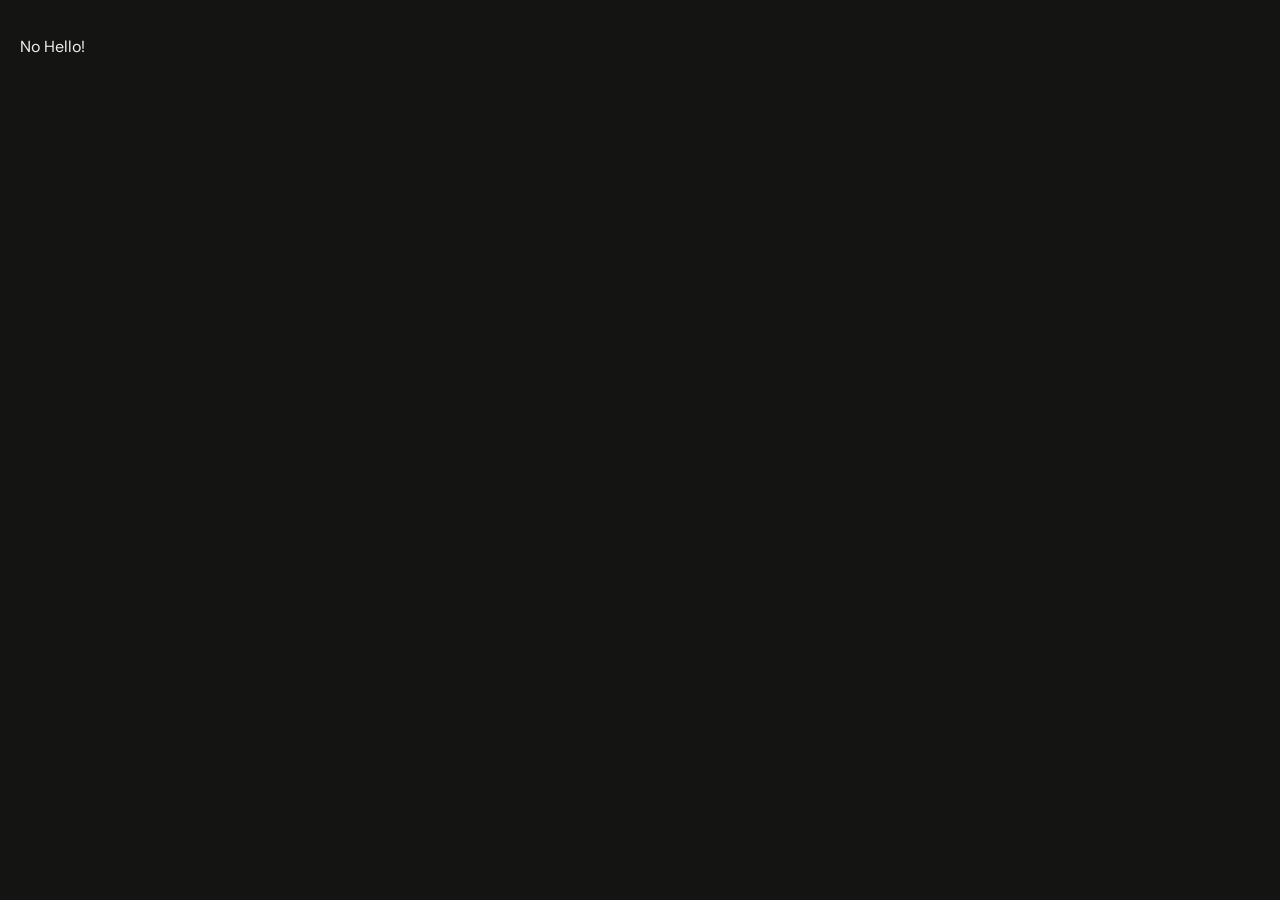
==== index.html @ 503a5884 "Add dark class to body element" ====
<!DOCTYPE html>
<html lang="de">
<head>
    <meta charset="UTF-8">
    <meta name="viewport" content="width=device-width, initial-scale=1.0">
    <title>No Hello</title>
    <link rel="stylesheet" href="./app.css">
</head>
<body class="dark">
    <main>
        <p>No Hello!</p>
    </main>
</body>
</html>
---- app.css ----
@import url('https://fonts.googleapis.com/css2?family=DM+Sans:ital,opsz,wght@0,9..40,100..1000;1,9..40,100..1000&family=Merriweather:ital,opsz,wght@0,18..144,300..900;1,18..144,300..900&display=swap');
.dm-sans-<uniquifier> {
  font-family: "DM Sans", sans-serif;
  font-optical-sizing: auto;
  font-weight: <weight>;
  font-style: normal;
}
.merriweather-<uniquifier> {
  font-family: "Merriweather", serif;
  font-optical-sizing: auto;
  font-weight: <weight>;
  font-style: normal;
  font-variation-settings:
    "wdth" 100;
}

:root {
  --radius-sm: 8px;
  --radius-lg: 12px;
  --accent: #d97757;
  --accent-darker: #c6613f;
  --slate-dark: #141413;
  --slate-medium: #3d3d3a;
  --cloud-dark: #87867f;
  --cloud-medium: #b0aea5;
  --ivory-medium: #f0eee6;
  --ivory-light: #faf9f5;

  --muted: var(--cloud-medium);
  --text: var(--slate-dark);
  --bg-1: var(--ivory-medium);
}

body, html {
  padding: 0;
  margin: 0;
}

body {
  font-family: "DM Sans", "Merriweather", sans-serif;
  color: var(--text);
  background-color: var(--bg-1);
}
body.dark {
  color: var(--bg-1);
  background-color: var(--text);
}

main {
  max-width: 700px;
  padding: 20px;
}
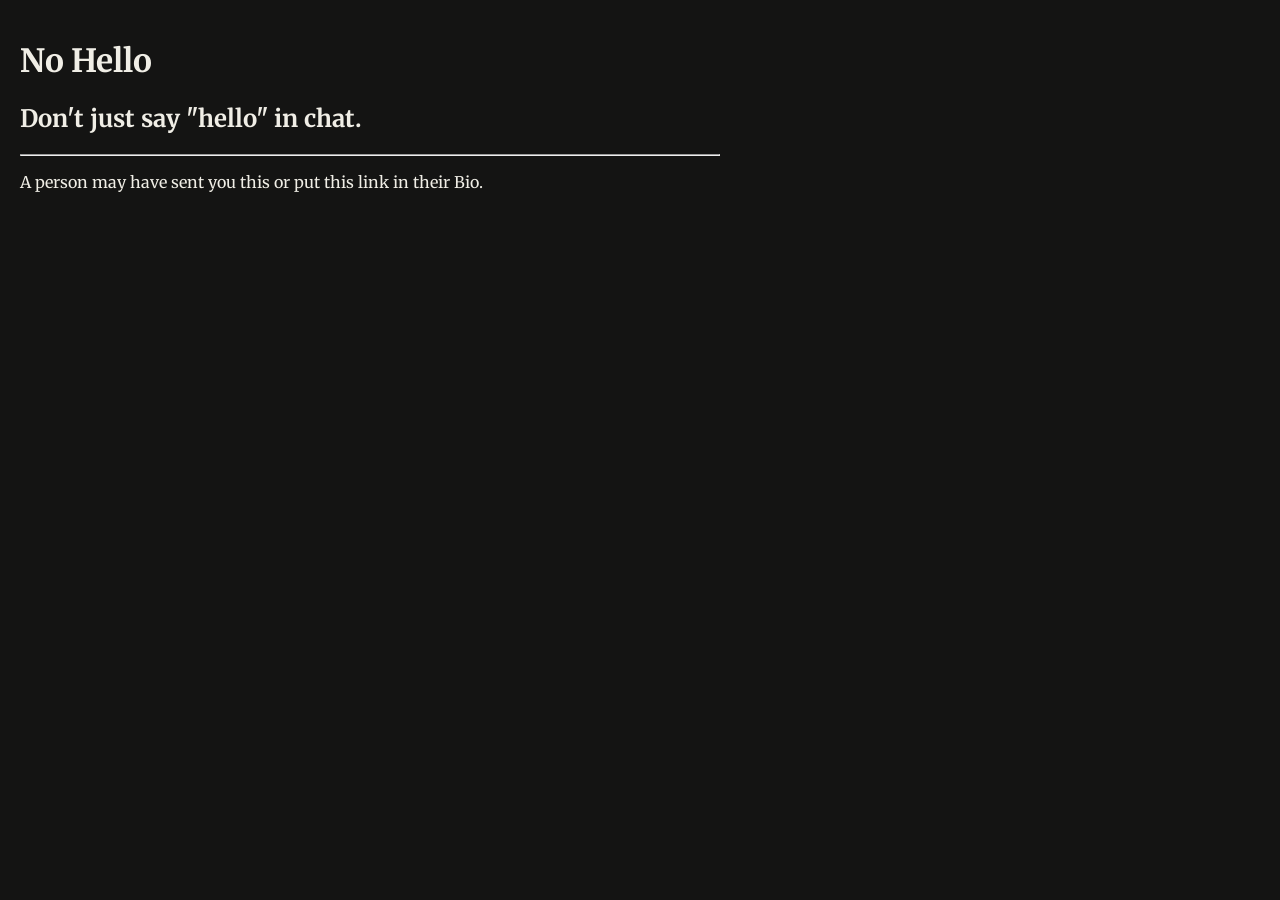
==== commit c6cfa569: "Replace paragraph with headings and additional text" ====
--- a/index.html
+++ b/index.html
@@ -8,7 +8,10 @@
 </head>
 <body class="dark">
     <main>
-        <p>No Hello!</p>
+        <h1>No Hello</h1>
+        <h2 class="muted">Don't just say "hello" in chat.</h2>
+        <hr>
+        <p>A person may have sent you this or put this link in their Bio.</p>
     </main>
 </body>
 </html>
--- a/app.css
+++ b/app.css
@@ -26,6 +26,9 @@
   --ivory-medium: #f0eee6;
   --ivory-light: #faf9f5;
 
+  --sans: "DM Sans", DM Sans, Inter, "Inter", BlinkMacFont, apple-system, system-ui, sans-serif;
+  --serif: "Merriweather", Merriweather, Georgia, serif;
+
   --muted: var(--cloud-medium);
   --text: var(--slate-dark);
   --bg-1: var(--ivory-medium);
@@ -37,7 +40,7 @@
 }
 
 body {
-  font-family: "DM Sans", "Merriweather", sans-serif;
+  font-family: var(--serif);
   color: var(--text);
   background-color: var(--bg-1);
 }
@@ -50,3 +53,10 @@
   max-width: 700px;
   padding: 20px;
 }
+
+.serif {
+  font-family: var(--serif);
+}
+.sans {
+  font-family: var(--sans);
+}
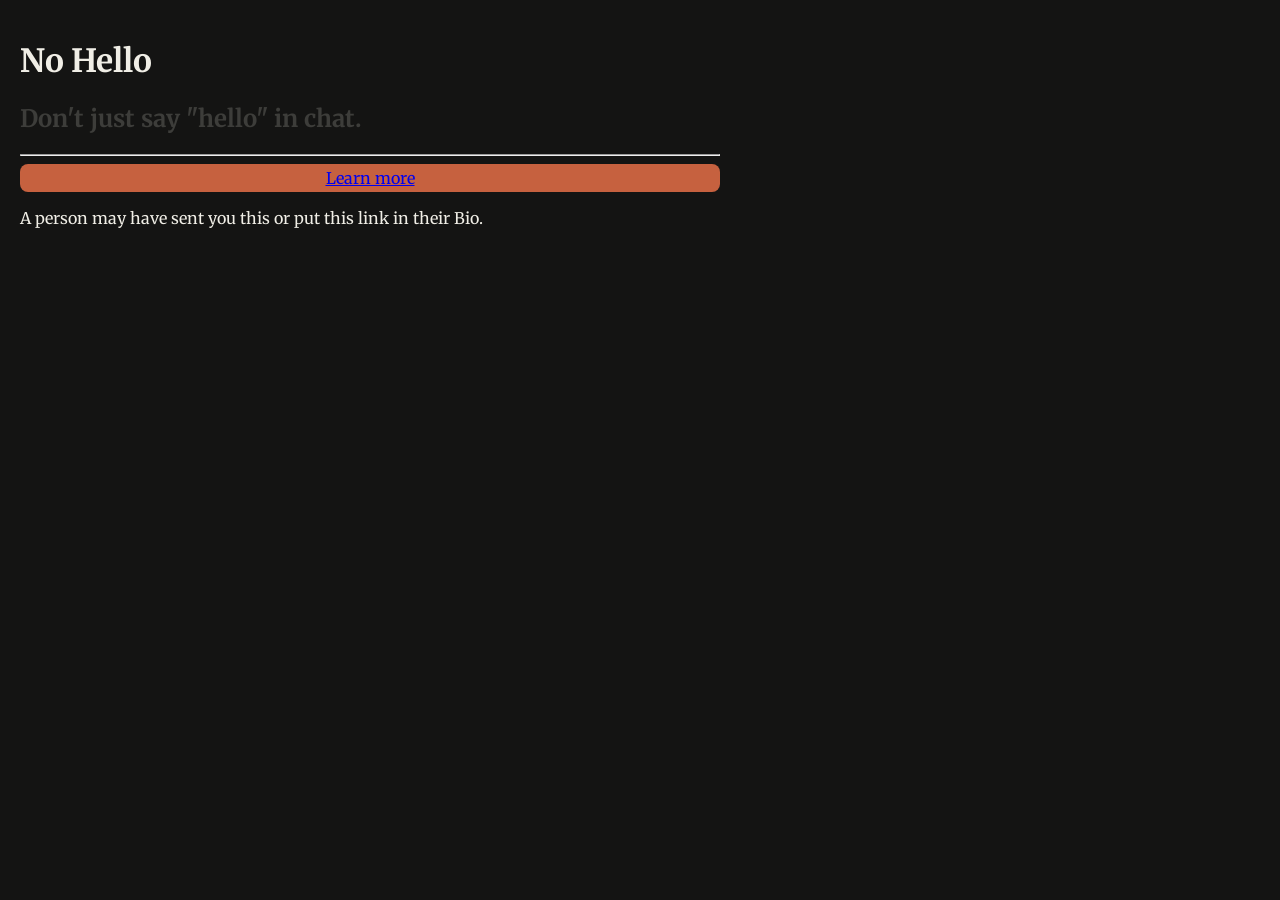
==== commit f95c5f49: "Add 'Learn more' button to index.html" ====
--- a/index.html
+++ b/index.html
@@ -11,6 +11,7 @@
         <h1>No Hello</h1>
         <h2 class="muted">Don't just say "hello" in chat.</h2>
         <hr>
+        <a href="#" class="btn">Learn more</a>
         <p>A person may have sent you this or put this link in their Bio.</p>
     </main>
 </body>
--- a/app.css
+++ b/app.css
@@ -29,7 +29,7 @@
   --sans: "DM Sans", DM Sans, Inter, "Inter", BlinkMacFont, apple-system, system-ui, sans-serif;
   --serif: "Merriweather", Merriweather, Georgia, serif;
 
-  --muted: var(--cloud-medium);
+  --muted: var(--slate-medium);
   --text: var(--slate-dark);
   --bg-1: var(--ivory-medium);
 }
@@ -60,3 +60,25 @@
 .sans {
   font-family: var(--sans);
 }
+
+.muted {
+  color: var(--muted);
+}
+hr {
+  background-color: var(--muted);
+}
+
+.bold {
+  font-weight: bold;
+}
+.italic {
+  font-style: italic;
+}
+
+.btn {
+  background-color: var(--accent-darker);
+  padding: 4px 8px;
+  border-radius: var(--radius-sm);
+  text-align: center;
+  display: block;
+}
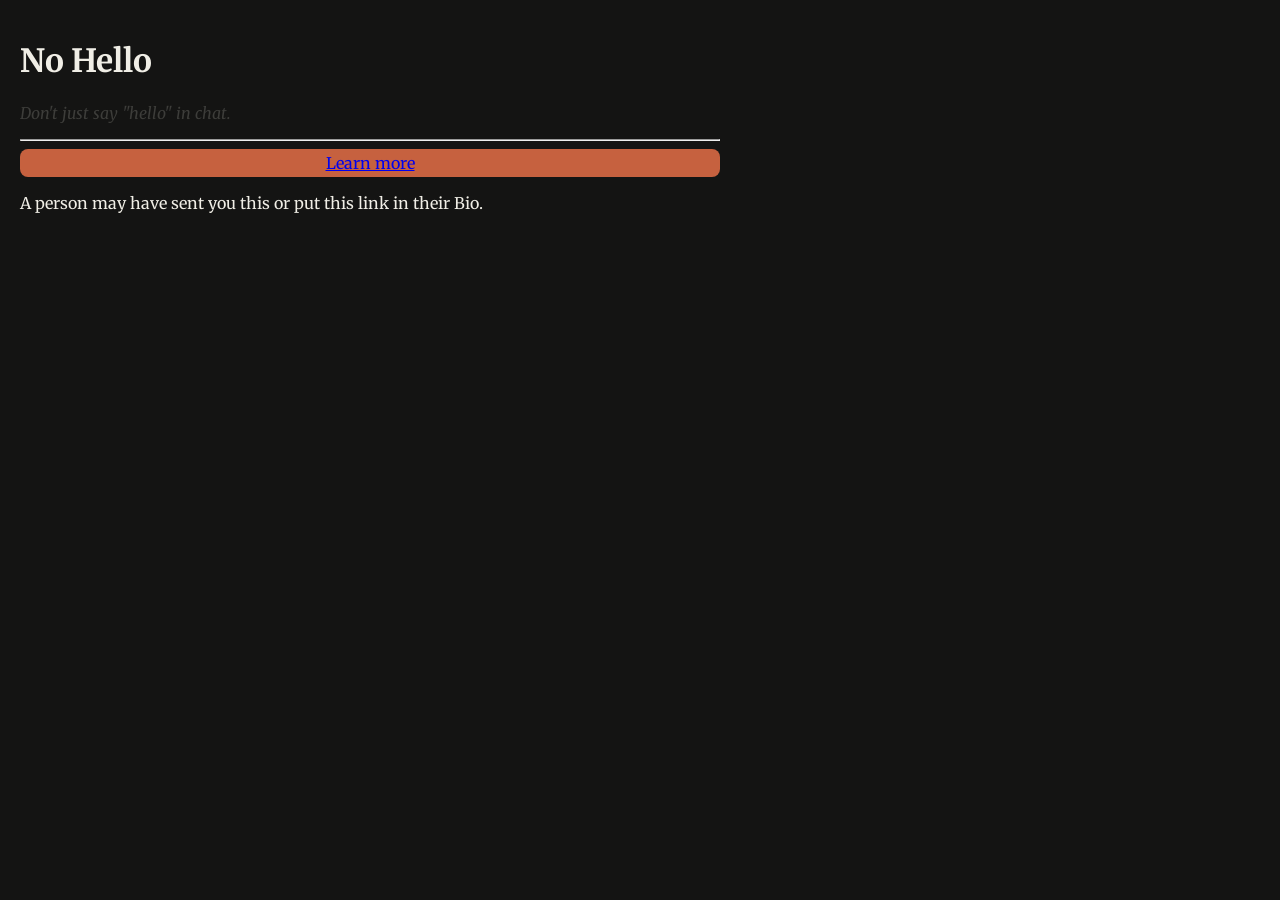
==== commit dff24d59: "Change heading to paragraph for better semantics" ====
--- a/index.html
+++ b/index.html
@@ -9,7 +9,7 @@
 <body class="dark">
     <main>
         <h1>No Hello</h1>
-        <h2 class="muted">Don't just say "hello" in chat.</h2>
+        <p class="muted italic">Don't just say "hello" in chat.</p>
         <hr>
         <a href="#" class="btn">Learn more</a>
         <p>A person may have sent you this or put this link in their Bio.</p>
--- a/app.css
+++ b/app.css
@@ -66,6 +66,7 @@
 }
 hr {
   background-color: var(--muted);
+  color: var(--muted);
 }
 
 .bold {
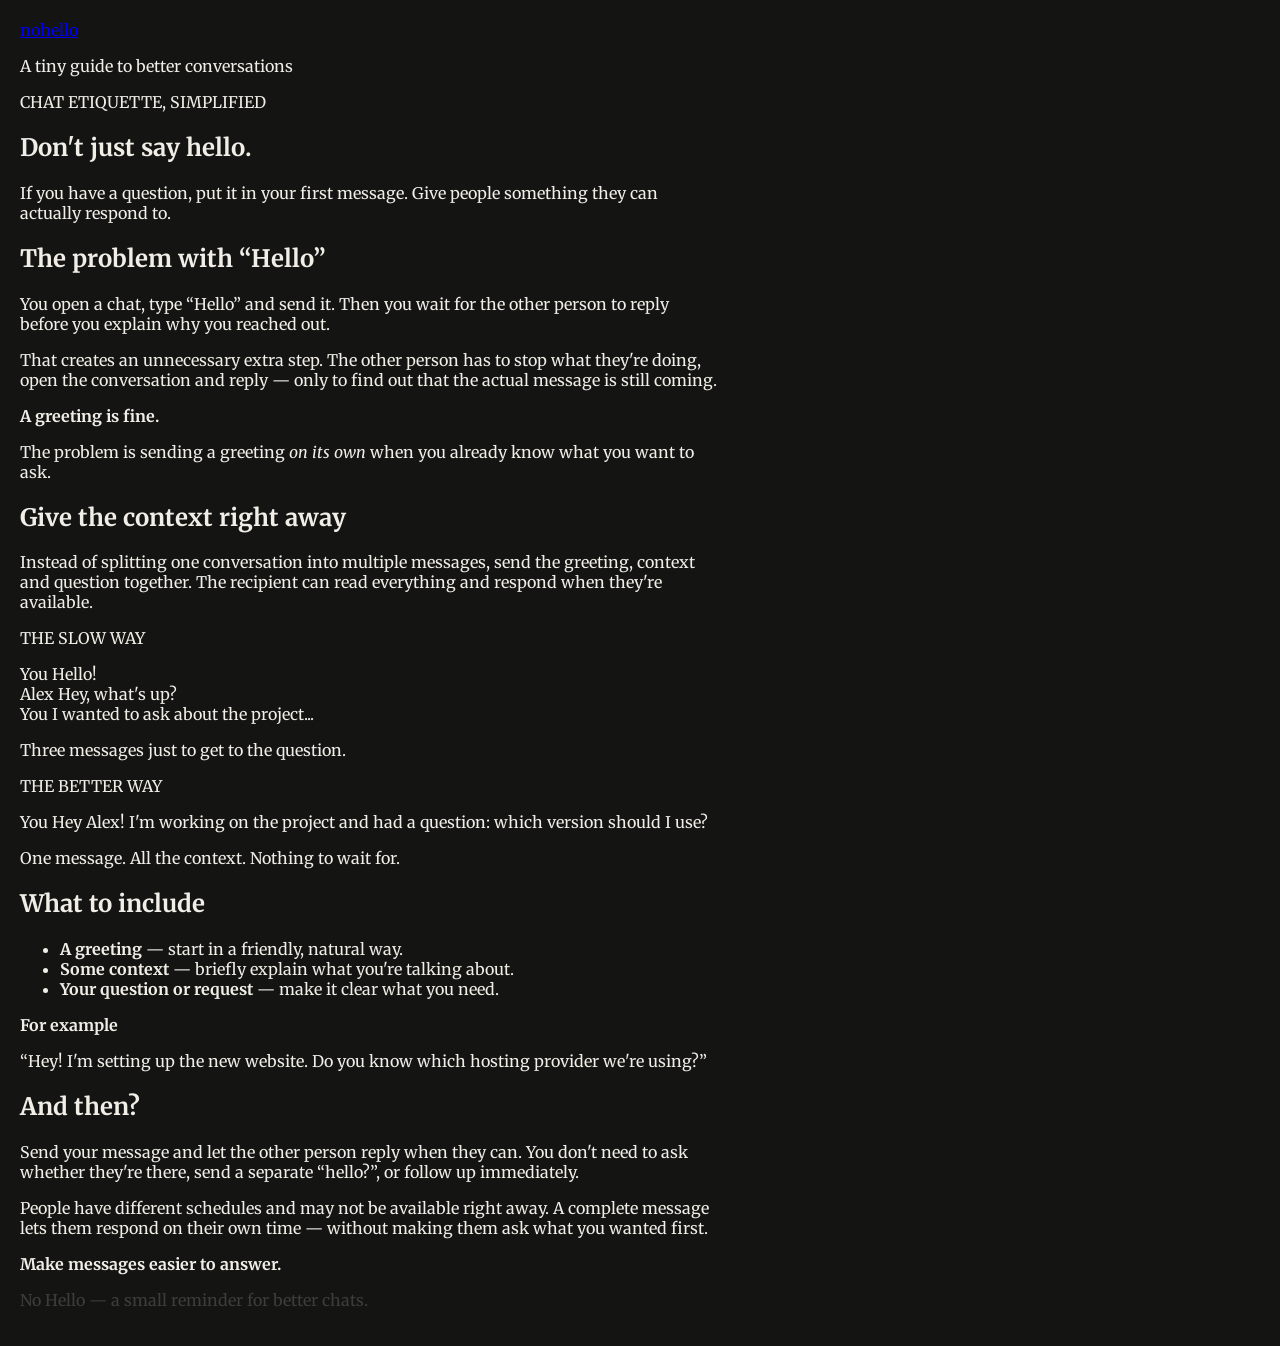
==== commit 9f36ec08: "Build clean No Hello landing page" ====
--- a/index.html
+++ b/index.html
@@ -1,18 +1,92 @@
 <!DOCTYPE html>
-<html lang="de">
+<html lang="en">
 <head>
     <meta charset="UTF-8">
     <meta name="viewport" content="width=device-width, initial-scale=1.0">
-    <title>No Hello</title>
+    <meta name="theme-color" content="#141413">
+    <meta name="description" content="A small guide to better chat etiquette: skip the hello-only message and ask your question right away.">
+    <title>No Hello — Make the first message count</title>
     <link rel="stylesheet" href="./app.css">
 </head>
 <body class="dark">
     <main>
-        <h1>No Hello</h1>
-        <p class="muted italic">Don't just say "hello" in chat.</p>
-        <hr>
-        <a href="#" class="btn">Learn more</a>
-        <p>A person may have sent you this or put this link in their Bio.</p>
+        <header>
+            <a href="./" class="wordmark">no<span>hello</span></a>
+            <p class="eyebrow">A tiny guide to better conversations</p>
+        </header>
+
+        <section class="intro">
+            <p class="eyebrow">CHAT ETIQUETTE, SIMPLIFIED</p>
+            <h1>Don't just say <span>hello.</span></h1>
+            <p class="lead">If you have a question, put it in your first message. Give people something they can actually respond to.</p>
+        </section>
+
+        <section>
+            <h2>The problem with “Hello”</h2>
+            <p>You open a chat, type “Hello” and send it. Then you wait for the other person to reply before you explain why you reached out.</p>
+            <p>That creates an unnecessary extra step. The other person has to stop what they're doing, open the conversation and reply — only to find out that the actual message is still coming.</p>
+            <aside class="callout">
+                <strong>A greeting is fine.</strong>
+                <p>The problem is sending a greeting <em>on its own</em> when you already know what you want to ask.</p>
+            </aside>
+        </section>
+
+        <section>
+            <h2>Give the context right away</h2>
+            <p>Instead of splitting one conversation into multiple messages, send the greeting, context and question together. The recipient can read everything and respond when they're available.</p>
+
+            <div class="examples">
+                <article class="example">
+                    <p class="example-label">THE SLOW WAY</p>
+                    <div class="message">
+                        <span>You</span>
+                        Hello!
+                    </div>
+                    <div class="message reply">
+                        <span>Alex</span>
+                        Hey, what's up?
+                    </div>
+                    <div class="message">
+                        <span>You</span>
+                        I wanted to ask about the project...
+                    </div>
+                    <p class="example-note">Three messages just to get to the question.</p>
+                </article>
+
+                <article class="example better">
+                    <p class="example-label">THE BETTER WAY</p>
+                    <div class="message">
+                        <span>You</span>
+                        Hey Alex! I'm working on the project and had a question: which version should I use?
+                    </div>
+                    <p class="example-note">One message. All the context. Nothing to wait for.</p>
+                </article>
+            </div>
+        </section>
+
+        <section>
+            <h2>What to include</h2>
+            <ul>
+                <li><strong>A greeting</strong> — start in a friendly, natural way.</li>
+                <li><strong>Some context</strong> — briefly explain what you're talking about.</li>
+                <li><strong>Your question or request</strong> — make it clear what you need.</li>
+            </ul>
+            <aside class="callout">
+                <strong>For example</strong>
+                <p>“Hey! I'm setting up the new website. Do you know which hosting provider we're using?”</p>
+            </aside>
+        </section>
+
+        <section>
+            <h2>And then?</h2>
+            <p>Send your message and let the other person reply when they can. You don't need to ask whether they're there, send a separate “hello?”, or follow up immediately.</p>
+            <p>People have different schedules and may not be available right away. A complete message lets them respond on their own time — without making them ask what you wanted first.</p>
+        </section>
+
+        <footer>
+            <p><strong>Make messages easier to answer.</strong></p>
+            <p class="muted">No Hello — a small reminder for better chats.</p>
+        </footer>
     </main>
 </body>
 </html>
--- a/app.css
+++ b/app.css
@@ -67,6 +67,8 @@
 hr {
   background-color: var(--muted);
   color: var(--muted);
+  height: 1px;
+  border: 0;
 }
 
 .bold {
@@ -78,8 +80,12 @@
 
 .btn {
   background-color: var(--accent-darker);
-  padding: 4px 8px;
+  padding: 8px 12px;
+  margin: 8px;
   border-radius: var(--radius-sm);
   text-align: center;
   display: block;
+  color: var(--text);
+  text-decoration: none;
+  font-family: var(--sans);
 }
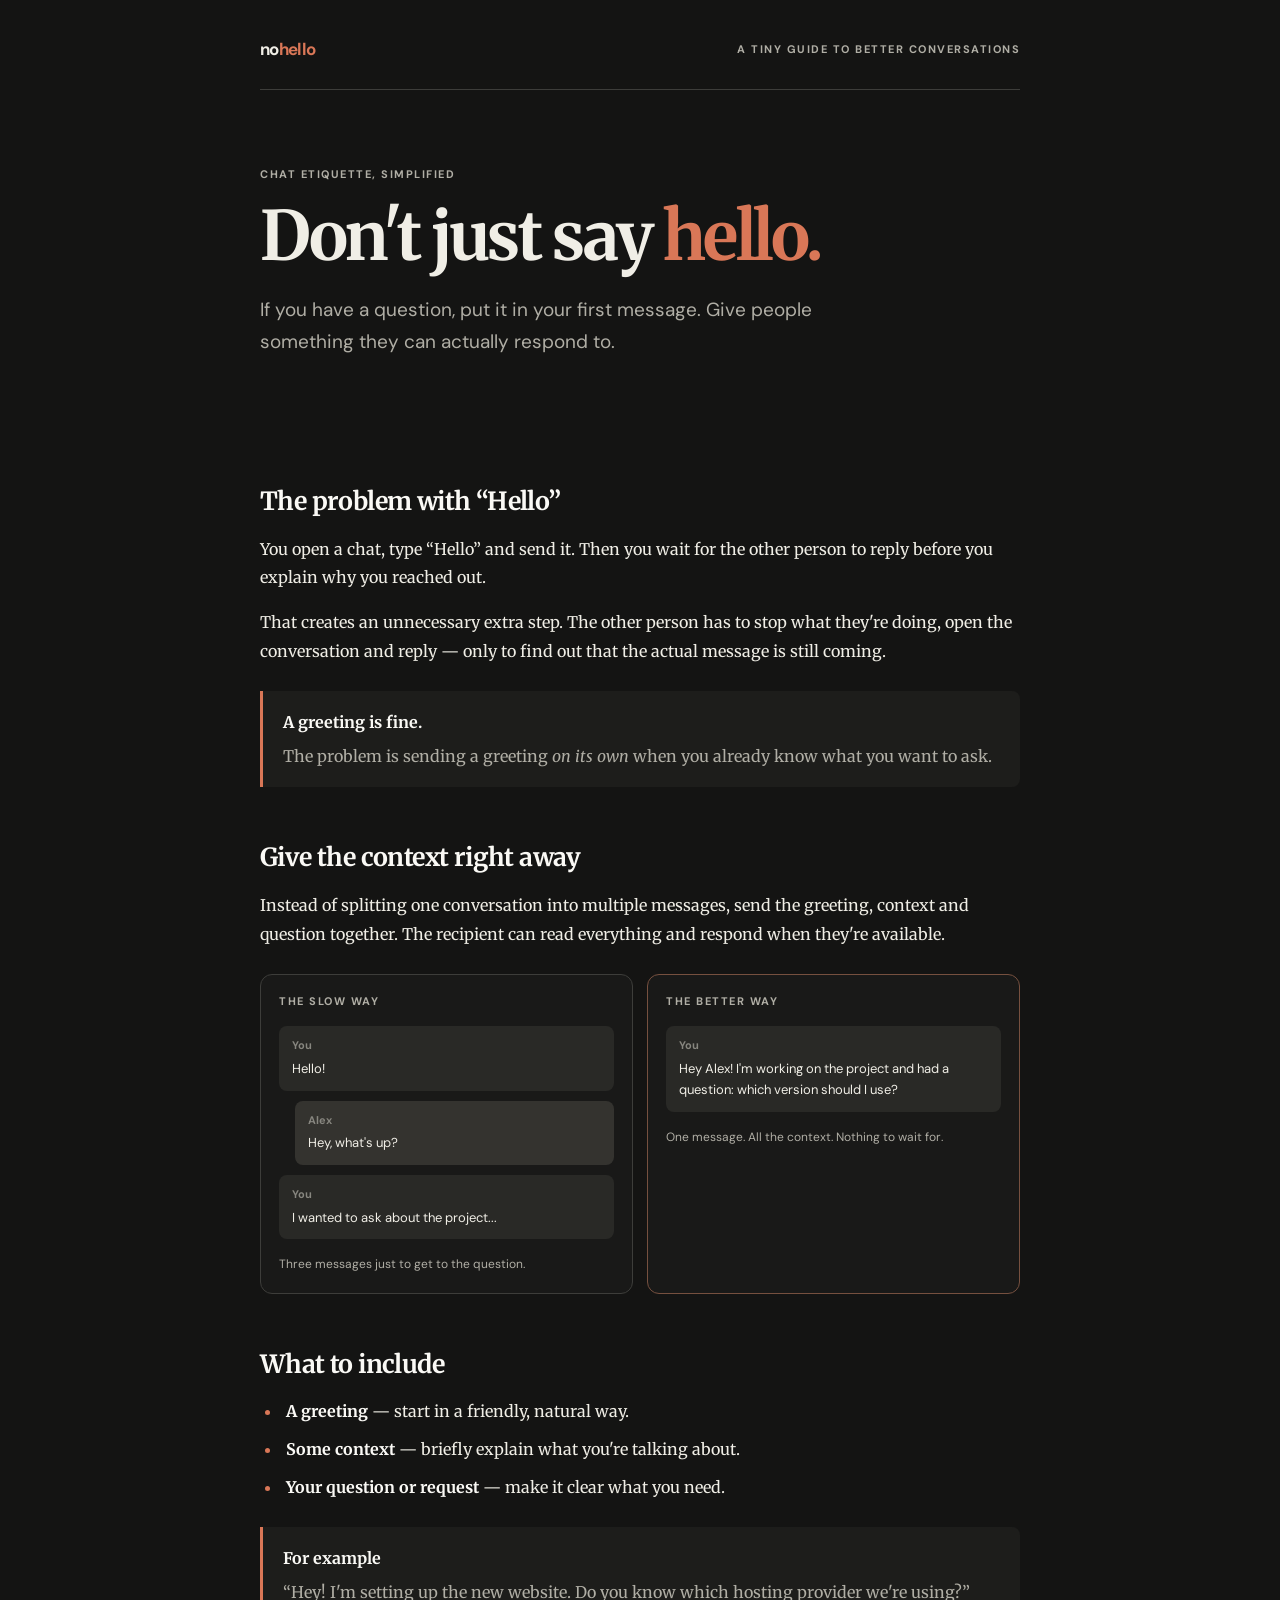
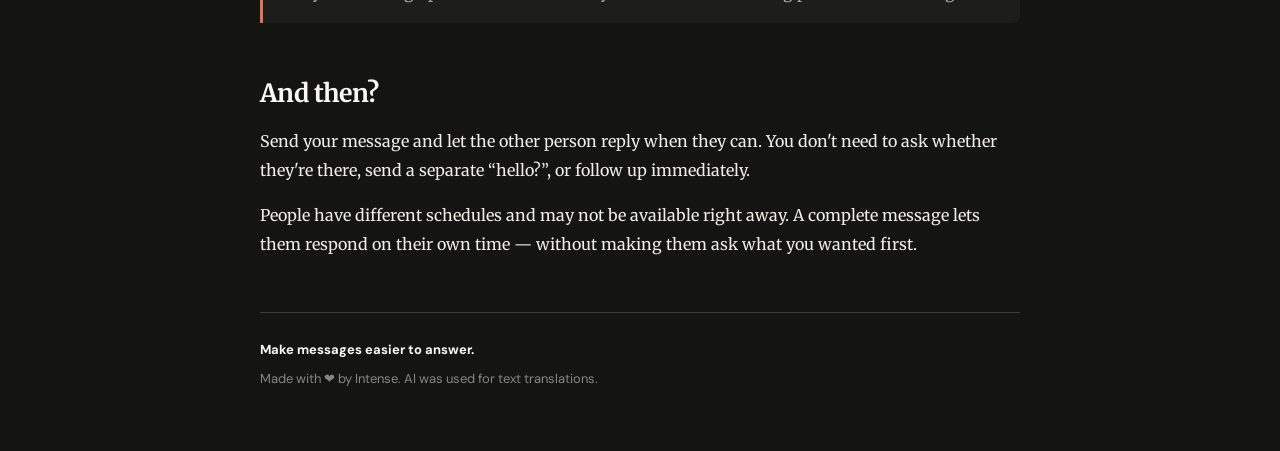
==== commit c86c0814: "Update footer message in index.html" ====
--- a/index.html
+++ b/index.html
@@ -85,7 +85,7 @@
 
         <footer>
             <p><strong>Make messages easier to answer.</strong></p>
-            <p class="muted">No Hello — a small reminder for better chats.</p>
+            <p class="muted">Made with ❤️ by Intense. AI was used for text translations.</p>
         </footer>
     </main>
 </body>
--- a/app.css
+++ b/app.css
@@ -1,91 +1,246 @@
-@import url('https://fonts.googleapis.com/css2?family=DM+Sans:ital,opsz,wght@0,9..40,100..1000;1,9..40,100..1000&family=Merriweather:ital,opsz,wght@0,18..144,300..900;1,18..144,300..900&display=swap');
-.dm-sans-<uniquifier> {
-  font-family: "DM Sans", sans-serif;
-  font-optical-sizing: auto;
-  font-weight: <weight>;
-  font-style: normal;
-}
-.merriweather-<uniquifier> {
-  font-family: "Merriweather", serif;
-  font-optical-sizing: auto;
-  font-weight: <weight>;
-  font-style: normal;
-  font-variation-settings:
-    "wdth" 100;
-}
+@import url('https://fonts.googleapis.com/css2?family=DM+Sans:wght@400;500;600;700&family=Merriweather:wght@400;700&display=swap');
 
 :root {
-  --radius-sm: 8px;
-  --radius-lg: 12px;
-  --accent: #d97757;
-  --accent-darker: #c6613f;
-  --slate-dark: #141413;
-  --slate-medium: #3d3d3a;
-  --cloud-dark: #87867f;
-  --cloud-medium: #b0aea5;
-  --ivory-medium: #f0eee6;
-  --ivory-light: #faf9f5;
-
-  --sans: "DM Sans", DM Sans, Inter, "Inter", BlinkMacFont, apple-system, system-ui, sans-serif;
-  --serif: "Merriweather", Merriweather, Georgia, serif;
-
-  --muted: var(--slate-medium);
-  --text: var(--slate-dark);
-  --bg-1: var(--ivory-medium);
-}
-
-body, html {
-  padding: 0;
-  margin: 0;
+    --radius-sm: 8px;
+    --radius-lg: 12px;
+    --accent: #d97757;
+    --accent-darker: #c6613f;
+    --slate-dark: #141413;
+    --slate-medium: #3d3d3a;
+    --cloud-dark: #87867f;
+    --cloud-medium: #b0aea5;
+    --ivory-medium: #f0eee6;
+    --ivory-light: #faf9f5;
+
+    --sans: "DM Sans", Inter, BlinkMacSystemFont, -apple-system, system-ui, sans-serif;
+    --serif: "Merriweather", Georgia, serif;
+    --muted: var(--cloud-medium);
+    --text: var(--ivory-medium);
+    --bg-1: var(--slate-dark);
+}
+
+* {
+    box-sizing: border-box;
+}
+
+html, body {
+    margin: 0;
+    padding: 0;
 }
 
 body {
-  font-family: var(--serif);
-  color: var(--text);
-  background-color: var(--bg-1);
-}
-body.dark {
-  color: var(--bg-1);
-  background-color: var(--text);
+    color: var(--text);
+    background: var(--bg-1);
+    font-family: var(--serif);
+    font-size: 16px;
+    line-height: 1.8;
 }
 
 main {
-  max-width: 700px;
-  padding: 20px;
-}
-
-.serif {
-  font-family: var(--serif);
-}
-.sans {
-  font-family: var(--sans);
+    width: min(100% - 40px, 760px);
+    margin: 0 auto;
+    padding: 34px 0 56px;
+}
+
+header {
+    display: flex;
+    align-items: center;
+    justify-content: space-between;
+    gap: 20px;
+    padding-bottom: 24px;
+    border-bottom: 1px solid var(--slate-medium);
+    font-family: var(--sans);
+}
+
+.wordmark {
+    color: var(--ivory-medium);
+    font-size: 17px;
+    font-weight: 700;
+    letter-spacing: -0.7px;
+    text-decoration: none;
+}
+
+.wordmark span,
+.intro h1 span {
+    color: var(--accent);
+}
+
+.eyebrow,
+.example-label {
+    color: var(--cloud-medium);
+    font-family: var(--sans);
+    font-size: 11px;
+    font-weight: 700;
+    letter-spacing: 1.5px;
+    line-height: 1.5;
+    text-transform: uppercase;
+}
+
+header .eyebrow {
+    margin: 0;
+    text-align: right;
+}
+
+.intro {
+    padding: 76px 0 58px;
+}
+
+.intro h1 {
+    max-width: 650px;
+    margin: 14px 0 20px;
+    font-size: clamp(42px, 8vw, 68px);
+    letter-spacing: -2.5px;
+    line-height: 1.12;
+}
+
+.intro .lead {
+    max-width: 610px;
+    color: var(--cloud-medium);
+    font-family: var(--sans);
+    font-size: 19px;
+    line-height: 1.65;
+}
+
+section {
+    margin: 0 0 54px;
+}
+
+h2 {
+    margin: 0 0 16px;
+    color: var(--ivory-light);
+    font-size: 25px;
+    letter-spacing: -0.6px;
+    line-height: 1.35;
+}
+
+p {
+    margin: 0 0 16px;
+}
+
+strong {
+    color: var(--ivory-light);
+}
+
+.callout {
+    margin: 25px 0;
+    padding: 17px 20px;
+    border-left: 3px solid var(--accent);
+    border-radius: 0 var(--radius-sm) var(--radius-sm) 0;
+    background: #1d1d1b;
+}
+
+.callout p {
+    margin: 5px 0 0;
+    color: var(--cloud-medium);
+}
+
+.examples {
+    display: grid;
+    grid-template-columns: repeat(2, minmax(0, 1fr));
+    gap: 14px;
+    margin-top: 25px;
+}
+
+.example {
+    min-width: 0;
+    padding: 18px;
+    border: 1px solid var(--slate-medium);
+    border-radius: var(--radius-lg);
+    background: #191918;
+}
+
+.example.better {
+    border-color: #76503f;
+}
+
+.example-label {
+    margin-bottom: 17px;
+}
+
+.message {
+    margin: 10px 0;
+    padding: 11px 13px;
+    border-radius: var(--radius-sm);
+    background: #292926;
+    color: var(--ivory-medium);
+    font-family: var(--sans);
+    font-size: 13px;
+    line-height: 1.6;
+    overflow-wrap: anywhere;
+}
+
+.message span {
+    display: block;
+    margin-bottom: 4px;
+    color: var(--cloud-dark);
+    font-size: 11px;
+    font-weight: 700;
+}
+
+.message.reply {
+    margin-left: 16px;
+    background: #34332f;
+}
+
+.example-note {
+    margin: 16px 0 0;
+    color: var(--cloud-medium);
+    font-family: var(--sans);
+    font-size: 12px;
+    line-height: 1.6;
+}
+
+ul {
+    padding-left: 22px;
+}
+
+li {
+    margin: 9px 0;
+    padding-left: 4px;
+}
+
+li::marker {
+    color: var(--accent);
+}
+
+footer {
+    padding-top: 25px;
+    border-top: 1px solid var(--slate-medium);
+    font-family: var(--sans);
+    font-size: 13px;
+}
+
+footer p {
+    margin-bottom: 5px;
 }
 
 .muted {
-  color: var(--muted);
-}
-hr {
-  background-color: var(--muted);
-  color: var(--muted);
-  height: 1px;
-  border: 0;
-}
-
-.bold {
-  font-weight: bold;
-}
-.italic {
-  font-style: italic;
-}
-
-.btn {
-  background-color: var(--accent-darker);
-  padding: 8px 12px;
-  margin: 8px;
-  border-radius: var(--radius-sm);
-  text-align: center;
-  display: block;
-  color: var(--text);
-  text-decoration: none;
-  font-family: var(--sans);
-}
+    color: var(--cloud-dark);
+}
+
+@media (max-width: 560px) {
+    main {
+        width: min(100% - 32px, 760px);
+        padding-top: 22px;
+    }
+
+    .intro {
+        padding: 58px 0 45px;
+    }
+
+    .intro h1 {
+        letter-spacing: -1.8px;
+    }
+
+    .intro .lead {
+        font-size: 17px;
+    }
+
+    .examples {
+        grid-template-columns: 1fr;
+    }
+
+    section {
+        margin-bottom: 44px;
+    }
+}
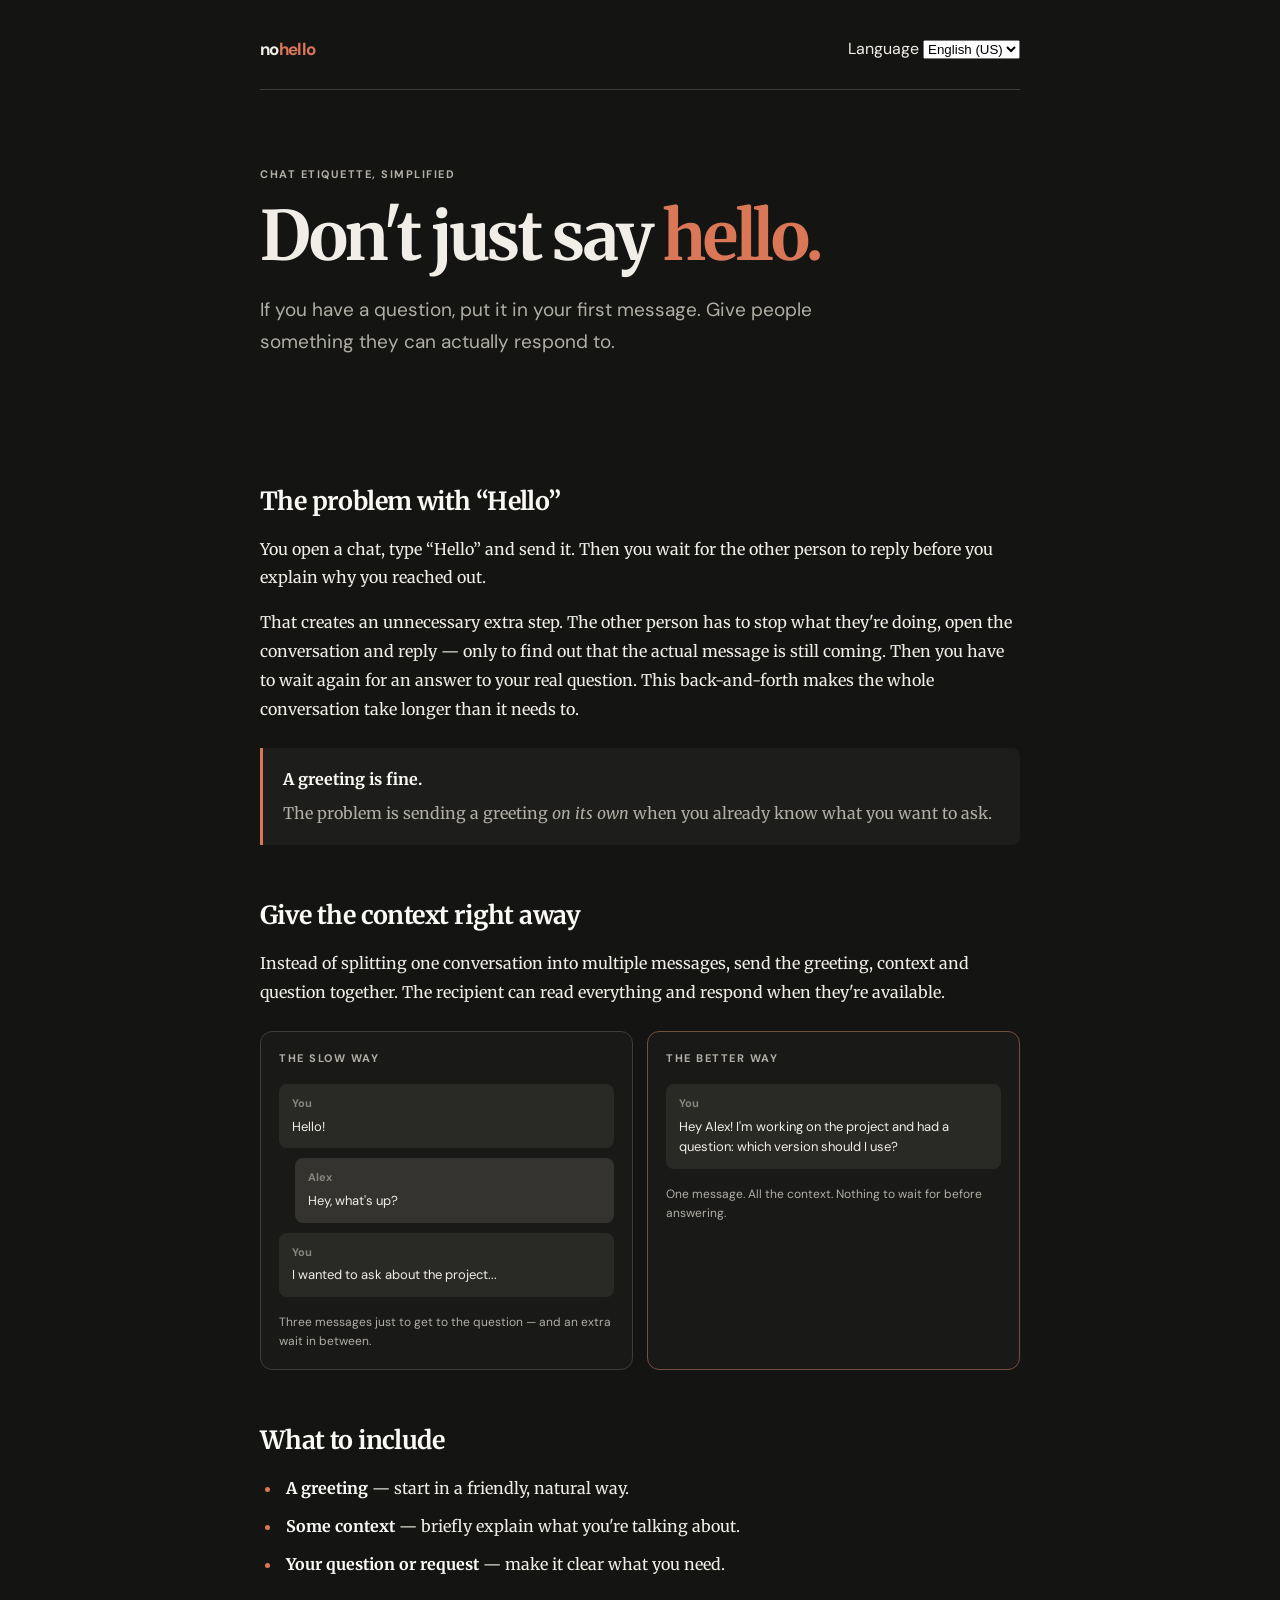
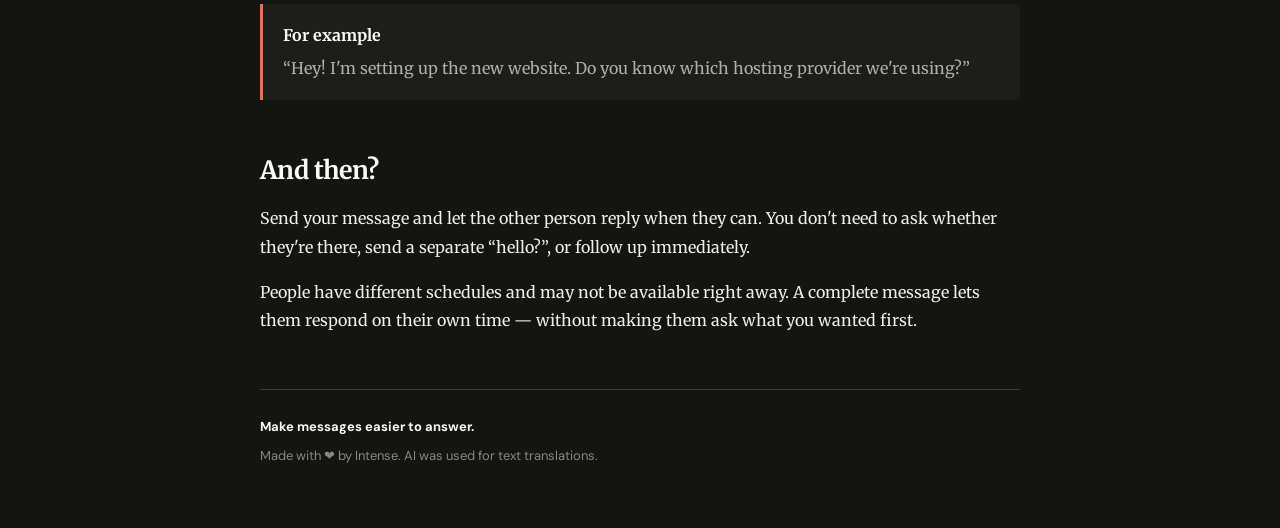
==== commit 233cf63b: "Add language selector and clarify conversation delays" ====
--- a/index.html
+++ b/index.html
@@ -12,7 +12,12 @@
     <main>
         <header>
             <a href="./" class="wordmark">no<span>hello</span></a>
-            <p class="eyebrow">A tiny guide to better conversations</p>
+            <label class="language-picker">
+                <span class="visually-hidden">Language</span>
+                <select aria-label="Language">
+                    <option value="en" selected>English (US)</option>
+                </select>
+            </label>
         </header>
 
         <section class="intro">
@@ -24,7 +29,7 @@
         <section>
             <h2>The problem with “Hello”</h2>
             <p>You open a chat, type “Hello” and send it. Then you wait for the other person to reply before you explain why you reached out.</p>
-            <p>That creates an unnecessary extra step. The other person has to stop what they're doing, open the conversation and reply — only to find out that the actual message is still coming.</p>
+            <p>That creates an unnecessary extra step. The other person has to stop what they're doing, open the conversation and reply — only to find out that the actual message is still coming. Then you have to wait again for an answer to your real question. This back-and-forth makes the whole conversation take longer than it needs to.</p>
             <aside class="callout">
                 <strong>A greeting is fine.</strong>
                 <p>The problem is sending a greeting <em>on its own</em> when you already know what you want to ask.</p>
@@ -50,7 +55,7 @@
                         <span>You</span>
                         I wanted to ask about the project...
                     </div>
-                    <p class="example-note">Three messages just to get to the question.</p>
+                    <p class="example-note">Three messages just to get to the question — and an extra wait in between.</p>
                 </article>
 
                 <article class="example better">
@@ -59,7 +64,7 @@
                         <span>You</span>
                         Hey Alex! I'm working on the project and had a question: which version should I use?
                     </div>
-                    <p class="example-note">One message. All the context. Nothing to wait for.</p>
+                    <p class="example-note">One message. All the context. Nothing to wait for before answering.</p>
                 </article>
             </div>
         </section>
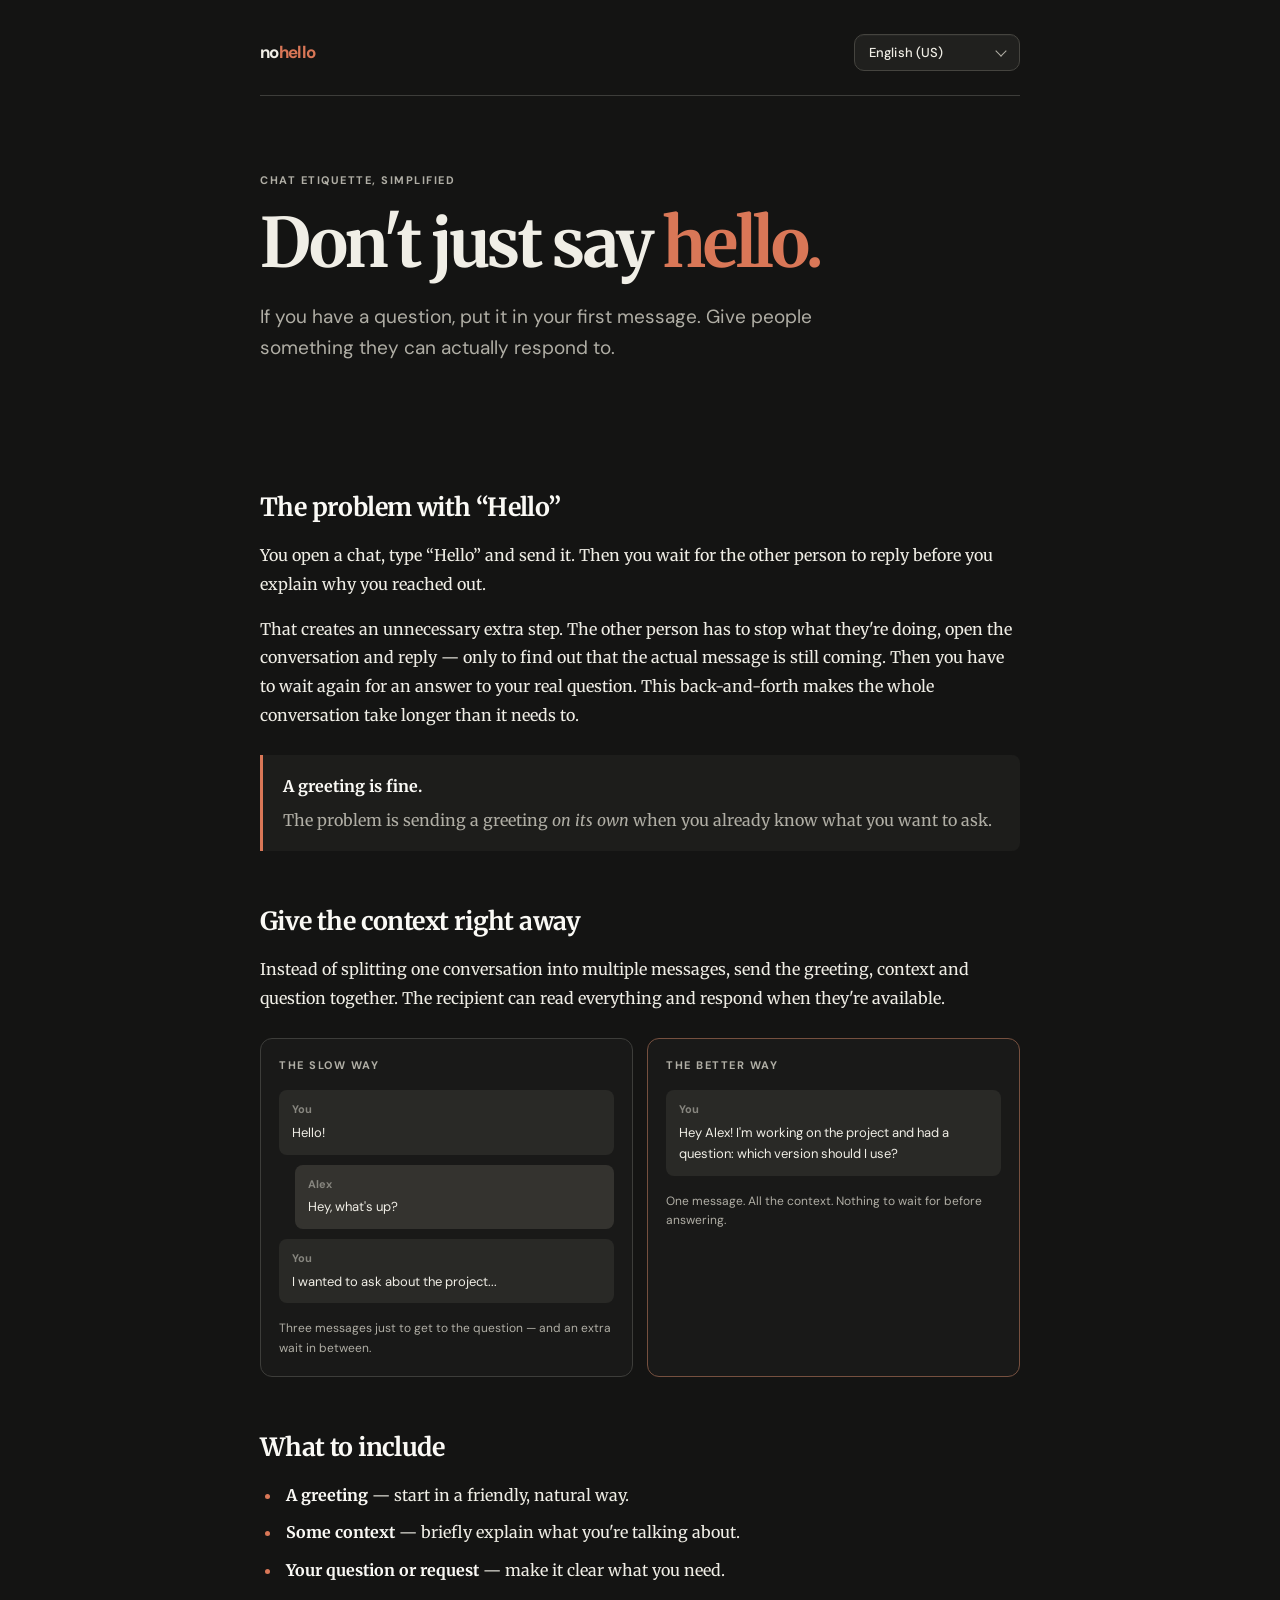
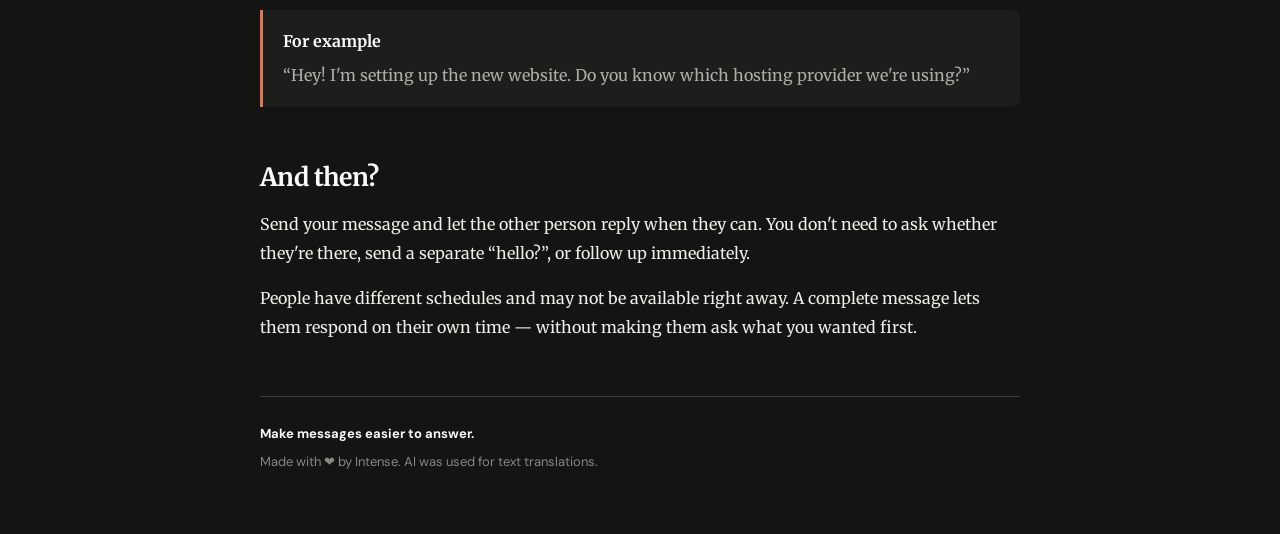
==== commit 60f0e2c2: "Add language navigation for translated guides" ====
--- a/index.html
+++ b/index.html
@@ -14,8 +14,19 @@
             <a href="./" class="wordmark">no<span>hello</span></a>
             <label class="language-picker">
                 <span class="visually-hidden">Language</span>
-                <select aria-label="Language">
-                    <option value="en" selected>English (US)</option>
+                <select aria-label="Language" onchange="if (this.value) window.location.href = this.value;">
+                    <option value="./en/" selected>English (US)</option>
+                    <option value="./en-gb/">English (UK)</option>
+                    <option value="./de/">Deutsch</option>
+                    <option value="./fr/">Français</option>
+                    <option value="./ru/">Русский</option>
+                    <option value="./zh/">中文（简体）</option>
+                    <option value="./es/">Español</option>
+                    <option value="./it/">Italiano</option>
+                    <option value="./pt/">Português (Brasil)</option>
+                    <option value="./ja/">日本語</option>
+                    <option value="./nl/">Nederlands</option>
+                    <option value="./pl/">Polski</option>
                 </select>
             </label>
         </header>
@@ -39,31 +50,17 @@
         <section>
             <h2>Give the context right away</h2>
             <p>Instead of splitting one conversation into multiple messages, send the greeting, context and question together. The recipient can read everything and respond when they're available.</p>
-
             <div class="examples">
                 <article class="example">
                     <p class="example-label">THE SLOW WAY</p>
-                    <div class="message">
-                        <span>You</span>
-                        Hello!
-                    </div>
-                    <div class="message reply">
-                        <span>Alex</span>
-                        Hey, what's up?
-                    </div>
-                    <div class="message">
-                        <span>You</span>
-                        I wanted to ask about the project...
-                    </div>
+                    <div class="message"><span>You</span>Hello!</div>
+                    <div class="message reply"><span>Alex</span>Hey, what's up?</div>
+                    <div class="message"><span>You</span>I wanted to ask about the project...</div>
                     <p class="example-note">Three messages just to get to the question — and an extra wait in between.</p>
                 </article>
-
                 <article class="example better">
                     <p class="example-label">THE BETTER WAY</p>
-                    <div class="message">
-                        <span>You</span>
-                        Hey Alex! I'm working on the project and had a question: which version should I use?
-                    </div>
+                    <div class="message"><span>You</span>Hey Alex! I'm working on the project and had a question: which version should I use?</div>
                     <p class="example-note">One message. All the context. Nothing to wait for before answering.</p>
                 </article>
             </div>
--- a/app.css
+++ b/app.css
@@ -65,6 +65,67 @@
     color: var(--accent);
 }
 
+.language-picker {
+    position: relative;
+    display: inline-flex;
+    align-items: center;
+}
+
+.language-picker select {
+    appearance: none;
+    min-width: 148px;
+    padding: 10px 38px 10px 14px;
+    border: 1px solid #45443f;
+    border-radius: 10px;
+    color: var(--ivory-medium);
+    background: #20201e;
+    box-shadow: inset 0 1px 0 rgb(255 255 255 / 3%);
+    font: 500 13px var(--sans);
+    letter-spacing: 0.1px;
+    cursor: pointer;
+    transition: border-color 140ms ease, background-color 140ms ease;
+}
+
+.language-picker:hover select {
+    border-color: #66635b;
+    background: #252522;
+}
+
+.language-picker::after {
+    position: absolute;
+    right: 15px;
+    width: 7px;
+    height: 7px;
+    border-right: 1.5px solid var(--cloud-medium);
+    border-bottom: 1.5px solid var(--cloud-medium);
+    content: "";
+    pointer-events: none;
+    transform: translateY(-2px) rotate(45deg);
+}
+
+.language-picker select:focus-visible {
+    border-color: var(--accent);
+    outline: 2px solid rgb(217 119 87 / 22%);
+    outline-offset: 2px;
+}
+
+.language-picker option {
+    color: var(--ivory-medium);
+    background: #20201e;
+}
+
+.visually-hidden {
+    position: absolute;
+    width: 1px;
+    height: 1px;
+    padding: 0;
+    margin: -1px;
+    overflow: hidden;
+    clip: rect(0, 0, 0, 0);
+    white-space: nowrap;
+    border: 0;
+}
+
 .eyebrow,
 .example-label {
     color: var(--cloud-medium);
@@ -74,11 +135,6 @@
     letter-spacing: 1.5px;
     line-height: 1.5;
     text-transform: uppercase;
-}
-
-header .eyebrow {
-    margin: 0;
-    text-align: right;
 }
 
 .intro {
